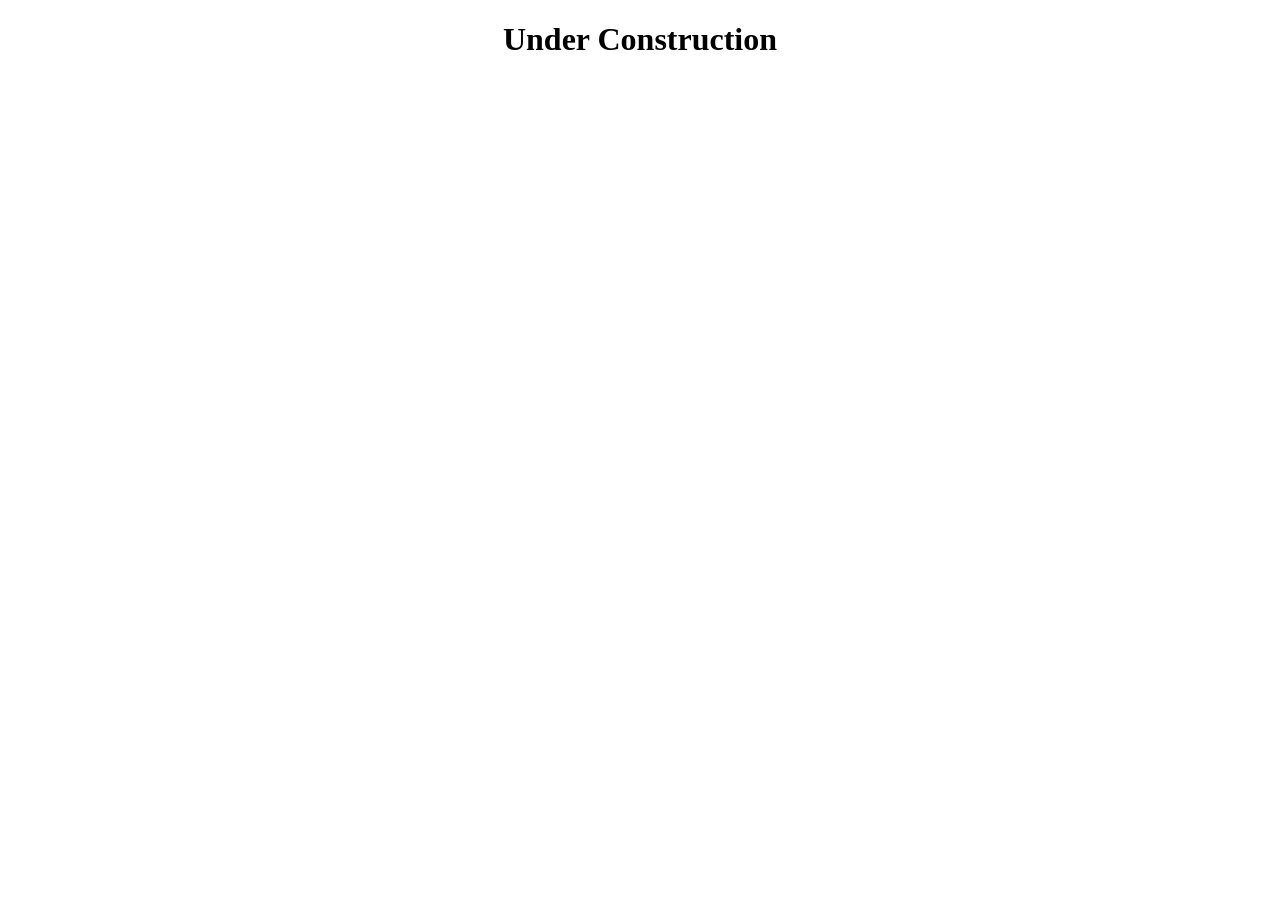
==== index.html @ 22bca63a "Add initial HTML structure for construction page" ====
<!DOCTYPE html>
<html lang="en">
<head>
    <meta charset="UTF-8">
    <meta name="viewport" content="width=device-width, initial-scale=1.0">
    <title>Under Construction</title>
</head>
<body>
    <h1 style="text-align: center;">Under Construction</h1>
</body>
</html>
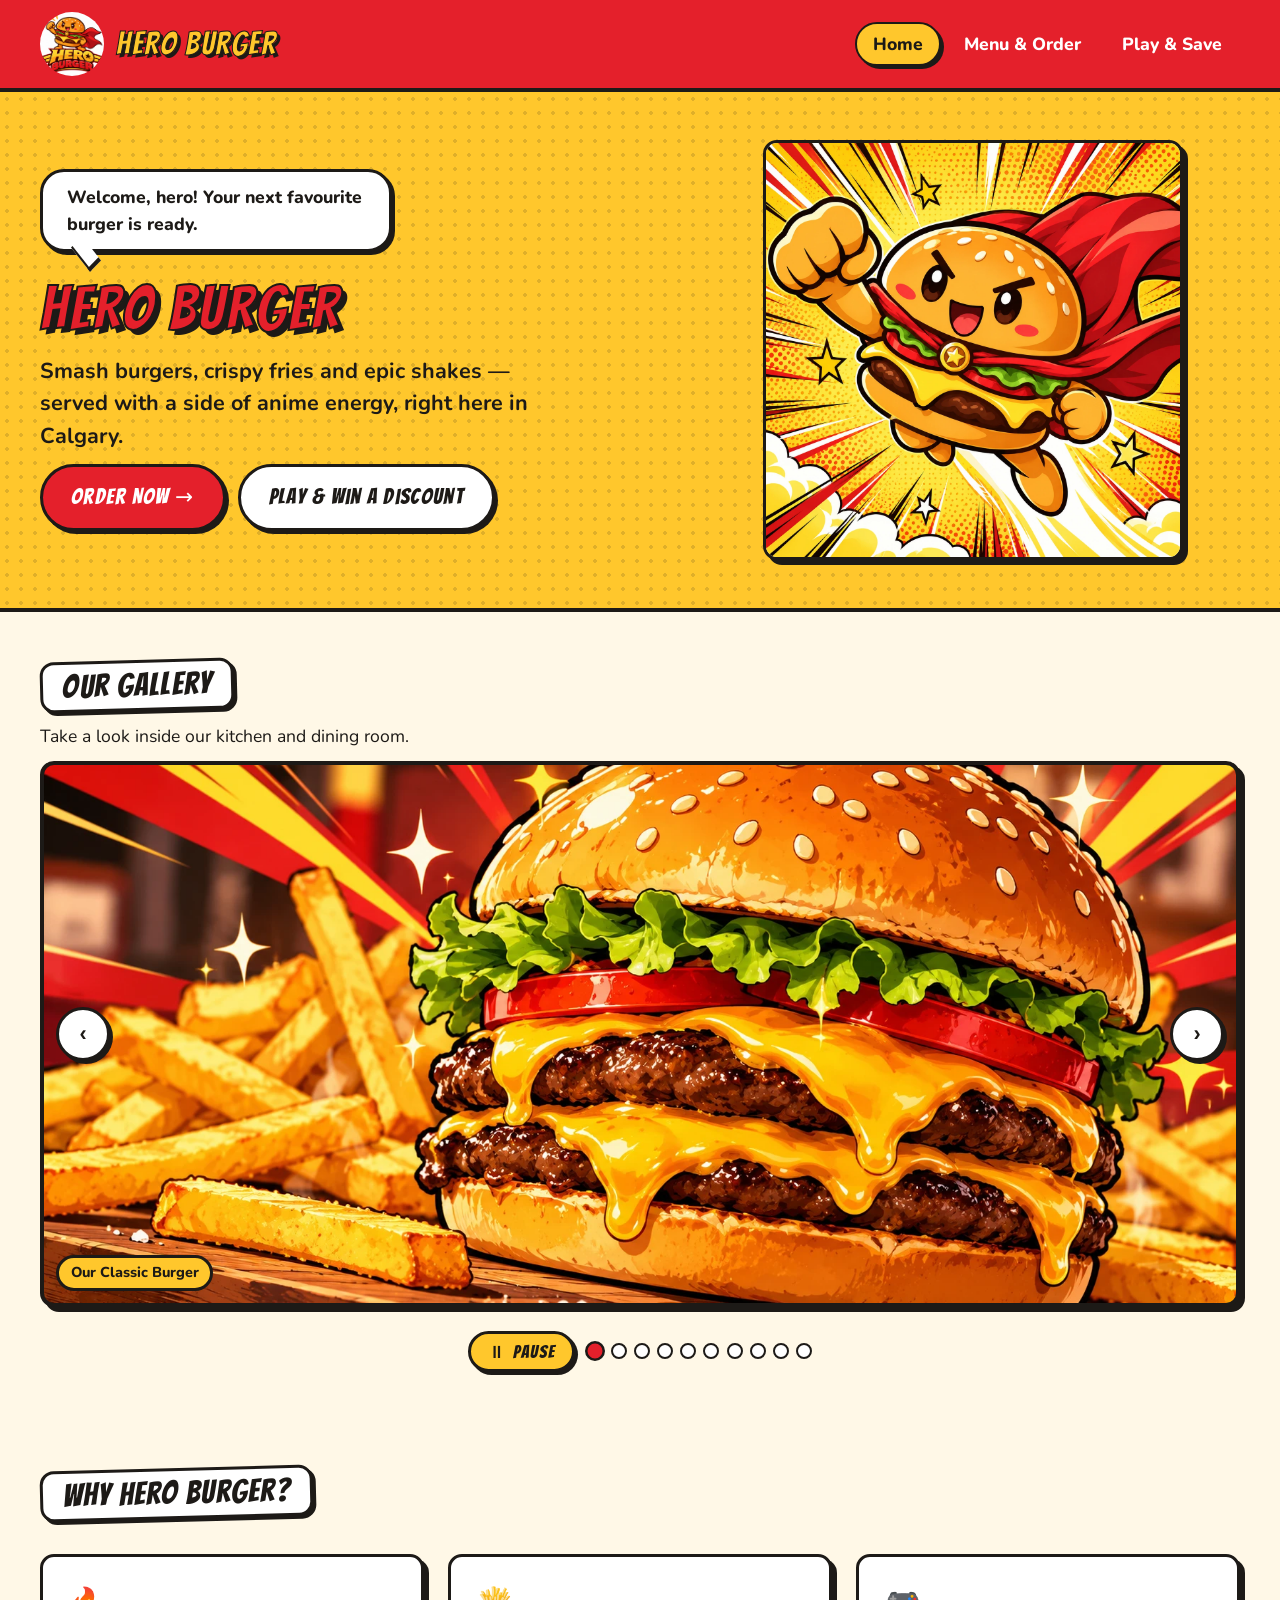
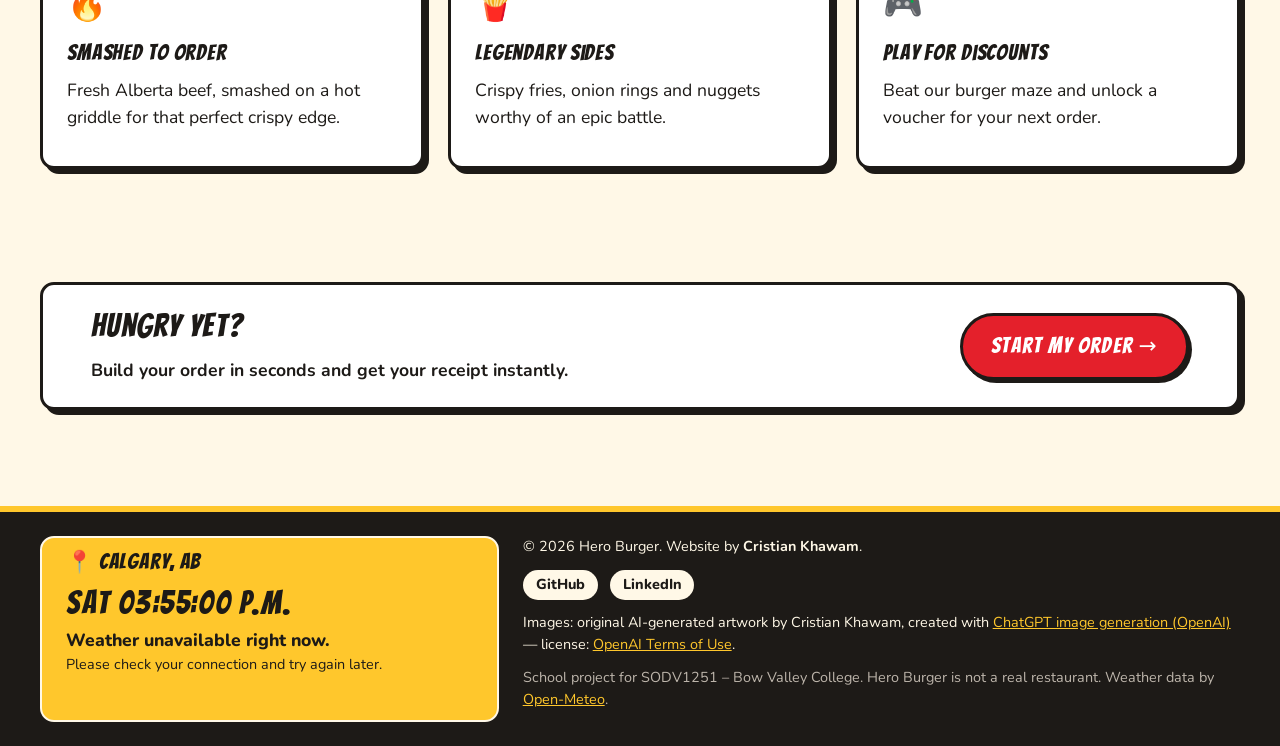
==== commit 240af6b8: "Add files via upload" ====
--- a/index.html
+++ b/index.html
@@ -1,11 +1,131 @@
 <!DOCTYPE html>
 <html lang="en">
 <head>
-    <meta charset="UTF-8">
-    <meta name="viewport" content="width=device-width, initial-scale=1.0">
-    <title>Under Construction</title>
+  <meta charset="UTF-8">
+  <meta name="viewport" content="width=device-width, initial-scale=1.0">
+  <meta name="description" content="Hero Burger — anime-style burgers in Calgary. Browse our gallery and order online.">
+  <title>Hero Burger | Anime-Style Burgers in Calgary</title>
+  <link rel="icon" href="images/favicon.svg" type="image/svg+xml">
+  <link rel="preconnect" href="https://fonts.googleapis.com">
+  <link rel="preconnect" href="https://fonts.gstatic.com" crossorigin>
+  <link href="https://fonts.googleapis.com/css2?family=Bangers&family=Nunito:wght@400;700;800;900&display=swap" rel="stylesheet">
+  <link rel="stylesheet" href="css/styles.css">
+  <script src="js/common.js" defer></script>
+  <script src="js/carousel.js" defer></script>
 </head>
 <body>
-    <h1 style="text-align: center;">Under Construction</h1>
+  <header class="site-header">
+    <div class="container header-inner">
+      <a class="brand" href="index.html">
+        <span class="logo-frame">
+          <img class="site-logo" src="images/logo.webp" alt="" data-fallback="🍔">
+        </span>
+        <span class="brand-name">Hero Burger</span>
+      </a>
+      <nav class="main-nav" aria-label="Main navigation">
+        <ul>
+          <li><a href="index.html" aria-current="page">Home</a></li>
+          <li><a href="order.html">Menu &amp; Order</a></li>
+          <li><a href="play.html">Play &amp; Save</a></li>
+        </ul>
+      </nav>
+    </div>
+  </header>
+
+  <main>
+    <section class="hero halftone" aria-labelledby="hero-title">
+      <div class="container hero-inner">
+        <div>
+          <p class="speech-bubble">Welcome, hero! Your next favourite burger is ready.</p>
+          <h1 id="hero-title">Hero Burger</h1>
+          <p class="hero-tagline">Smash burgers, crispy fries and epic shakes — served with a side of anime energy, right here in Calgary.</p>
+          <div class="hero-actions">
+            <a class="btn btn-primary" href="order.html">Order Now →</a>
+            <a class="btn btn-ghost" href="play.html">Play &amp; win a discount</a>
+          </div>
+        </div>
+        <div class="hero-art">
+          <div class="card hero-art-frame">
+            <img src="images/hero-mascot.webp" alt="Hero Burger mascot, an anime chef holding a giant burger" data-fallback="Mascot image coming soon">
+          </div>
+        </div>
+      </div>
+    </section>
+
+    <section class="section" aria-labelledby="gallery-title">
+      <div class="container">
+        <h2 id="gallery-title" class="section-title">Our Gallery</h2>
+        <p>Take a look inside our kitchen and dining room.</p>
+
+        <!-- Slides, dots and captions are generated by js/carousel.js -->
+        <div class="carousel" id="carousel" aria-roledescription="carousel" aria-label="Restaurant photo gallery">
+          <div class="carousel-track" id="carousel-track"></div>
+          <button class="carousel-arrow prev" id="carousel-prev" type="button" aria-label="Previous photo">‹</button>
+          <button class="carousel-arrow next" id="carousel-next" type="button" aria-label="Next photo">›</button>
+        </div>
+
+        <div class="carousel-controls">
+          <button class="btn btn-small" id="carousel-toggle" type="button" aria-pressed="false">⏸ Pause</button>
+          <div class="carousel-dots" id="carousel-dots" role="group" aria-label="Choose a photo"></div>
+        </div>
+        <p class="visually-hidden" id="carousel-status" aria-live="polite"></p>
+      </div>
+    </section>
+
+    <section class="section" aria-labelledby="why-title">
+      <div class="container">
+        <h2 id="why-title" class="section-title">Why Hero Burger?</h2>
+        <ul class="feature-list">
+          <li class="card feature">
+            <p class="feature-icon" aria-hidden="true">🔥</p>
+            <h3>Smashed to order</h3>
+            <p>Fresh Alberta beef, smashed on a hot griddle for that perfect crispy edge.</p>
+          </li>
+          <li class="card feature">
+            <p class="feature-icon" aria-hidden="true">🍟</p>
+            <h3>Legendary sides</h3>
+            <p>Crispy fries, onion rings and nuggets worthy of an epic battle.</p>
+          </li>
+          <li class="card feature">
+            <p class="feature-icon" aria-hidden="true">🎮</p>
+            <h3>Play for discounts</h3>
+            <p>Beat our burger maze and unlock a voucher for your next order.</p>
+          </li>
+        </ul>
+      </div>
+    </section>
+
+    <section class="section" aria-labelledby="cta-title">
+      <div class="container">
+        <div class="card cta-banner halftone">
+          <div>
+            <h2 id="cta-title">Hungry yet?</h2>
+            <p>Build your order in seconds and get your receipt instantly.</p>
+          </div>
+          <a class="btn btn-primary" href="order.html">Start my order →</a>
+        </div>
+      </div>
+    </section>
+  </main>
+
+  <footer class="site-footer">
+    <div class="container footer-grid">
+      <aside class="weather-widget" aria-label="Current time and weather in Calgary">
+        <h2>📍 Calgary, AB</h2>
+        <p class="weather-time" id="local-time">--:--</p>
+        <p class="weather-summary" id="weather-summary" aria-live="polite">Loading weather…</p>
+        <p class="weather-details" id="weather-details"></p>
+      </aside>
+      <div class="footer-info">
+        <p>&copy; <span id="current-year">2026</span> Hero Burger. Website by <strong>Cristian Khawam</strong>.</p>
+        <ul class="social-links">
+          <li><a href="https://github.com/CristianKhawam" target="_blank" rel="noopener">GitHub</a></li>
+          <li><a href="https://www.linkedin.com/in/cristian-francisco-khawam-armengol/" target="_blank" rel="noopener">LinkedIn</a></li>
+        </ul>
+        <p id="image-credits"></p>
+        <p class="footer-note">School project for SODV1251 – Bow Valley College. Hero Burger is not a real restaurant. Weather data by <a href="https://open-meteo.com/" target="_blank" rel="noopener">Open-Meteo</a>.</p>
+      </div>
+    </div>
+  </footer>
 </body>
 </html>
--- a/css/styles.css
+++ b/css/styles.css
@@ -0,0 +1,1215 @@
+/* =========================================================
+   Hero Burger — shared stylesheet for every page
+   Theme: fast-food red & yellow with an anime / manga look
+   (thick ink outlines, hard comic shadows, halftone dots).
+   ========================================================= */
+
+/* ---------- Design tokens ---------- */
+:root {
+  --color-red: #e4202b;
+  --color-red-dark: #b3121c;
+  --color-yellow: #ffc72c;
+  --color-yellow-soft: #fff1c4;
+  --color-ink: #1d1a17;
+  --color-cream: #fff8e7;
+  --color-white: #ffffff;
+  --color-muted: #6b625a;
+  --color-success: #1f8a4c;
+  --color-error: #c4141f;
+
+  --font-display: "Bangers", "Impact", system-ui, sans-serif;
+  --font-body: "Nunito", system-ui, -apple-system, "Segoe UI", sans-serif;
+
+  /* Fluid font sizes: clamp(minimum, preferred, maximum) */
+  --text-sm: clamp(0.8rem, 0.75rem + 0.2vw, 0.9rem);
+  --text-base: clamp(0.95rem, 0.9rem + 0.25vw, 1.1rem);
+  --text-lg: clamp(1.1rem, 1rem + 0.5vw, 1.35rem);
+  --text-xl: clamp(1.4rem, 1.1rem + 1.2vw, 2rem);
+  --text-2xl: clamp(2rem, 1.4rem + 3vw, 4rem);
+
+  --space-xs: 0.35rem;
+  --space-sm: 0.75rem;
+  --space-md: clamp(1rem, 0.8rem + 1vw, 1.5rem);
+  --space-lg: clamp(1.5rem, 1rem + 2.5vw, 3rem);
+
+  --border: 3px solid var(--color-ink);
+  --radius: 14px;
+  --shadow-comic: 5px 5px 0 var(--color-ink);
+  --shadow-comic-sm: 3px 3px 0 var(--color-ink);
+
+  --container-width: 1200px;
+}
+
+/* ---------- Base / reset ---------- */
+*,
+*::before,
+*::after {
+  box-sizing: border-box;
+}
+
+html {
+  scroll-behavior: smooth;
+}
+
+/* Elements with the hidden attribute stay hidden even if a class sets display */
+[hidden] {
+  display: none !important;
+}
+
+body {
+  margin: 0;
+  /* Sticky footer: the body is a column and <main> grows to fill the
+     free space, so the footer sits at the bottom on short pages and
+     simply follows the content on long pages (never overlapping). */
+  min-height: 100vh;
+  display: flex;
+  flex-direction: column;
+  font-family: var(--font-body);
+  font-size: var(--text-base);
+  line-height: 1.5;
+  color: var(--color-ink);
+  background-color: var(--color-cream);
+  overflow-x: hidden;
+}
+
+main {
+  flex: 1;
+}
+
+img {
+  max-width: 100%;
+  display: block;
+}
+
+h1,
+h2,
+h3 {
+  font-family: var(--font-display);
+  font-weight: 400;
+  letter-spacing: 0.04em;
+  line-height: 1.1;
+  margin: 0 0 var(--space-sm);
+}
+
+h1 {
+  font-size: var(--text-2xl);
+}
+
+h2 {
+  font-size: var(--text-xl);
+}
+
+h3 {
+  font-size: var(--text-lg);
+}
+
+p {
+  margin: 0 0 var(--space-sm);
+}
+
+a {
+  color: var(--color-red-dark);
+}
+
+:focus-visible {
+  outline: 3px dashed var(--color-red);
+  outline-offset: 3px;
+}
+
+.container {
+  width: min(var(--container-width), 100% - 2rem);
+  margin-inline: auto;
+}
+
+.visually-hidden {
+  position: absolute;
+  width: 1px;
+  height: 1px;
+  padding: 0;
+  margin: -1px;
+  overflow: hidden;
+  clip: rect(0, 0, 0, 0);
+  white-space: nowrap;
+  border: 0;
+}
+
+/* Halftone dot pattern used as a manga-style background */
+.halftone {
+  background-color: var(--color-yellow);
+  background-image: radial-gradient(rgba(29, 26, 23, 0.14) 18%, transparent 20%);
+  background-size: 14px 14px;
+}
+
+/* ---------- Buttons ---------- */
+.btn {
+  display: inline-flex;
+  align-items: center;
+  justify-content: center;
+  gap: 0.4em;
+  padding: 0.65em 1.3em;
+  font-family: var(--font-display);
+  font-size: var(--text-lg);
+  letter-spacing: 0.06em;
+  text-decoration: none;
+  color: var(--color-ink);
+  background: var(--color-yellow);
+  border: var(--border);
+  border-radius: 999px;
+  box-shadow: var(--shadow-comic-sm);
+  cursor: pointer;
+  transition: transform 0.12s ease, box-shadow 0.12s ease;
+}
+
+.btn:hover {
+  transform: translate(-2px, -2px);
+  box-shadow: 5px 5px 0 var(--color-ink);
+}
+
+.btn:active {
+  transform: translate(2px, 2px);
+  box-shadow: 1px 1px 0 var(--color-ink);
+}
+
+.btn-primary {
+  background: var(--color-red);
+  color: var(--color-white);
+}
+
+.btn-small {
+  font-size: var(--text-base);
+  padding: 0.45em 1em;
+}
+
+.btn-ghost {
+  background: var(--color-white);
+}
+
+/* ---------- Header & navigation ---------- */
+.site-header {
+  background: var(--color-red);
+  color: var(--color-white);
+  border-bottom: 4px solid var(--color-ink);
+}
+
+.header-inner {
+  display: flex;
+  flex-wrap: wrap;
+  align-items: center;
+  justify-content: space-between;
+  gap: var(--space-sm);
+  padding-block: var(--space-sm);
+}
+
+.brand {
+  display: flex;
+  align-items: center;
+  gap: var(--space-sm);
+  color: inherit;
+  text-decoration: none;
+}
+
+.logo-frame {
+  flex-shrink: 0;
+  width: clamp(44px, 4vw + 20px, 64px);
+  aspect-ratio: 1;
+  border-radius: 50%;
+  overflow: hidden;
+}
+
+.logo-frame.img-missing {
+  background-color: var(--color-yellow);
+  border: var(--border);
+}
+
+.logo-frame.img-missing::before {
+  font-size: var(--text-lg);
+  color: var(--color-ink);
+}
+
+.site-logo {
+  width: 100%;
+  height: 100%;
+  object-fit: contain;
+}
+
+.brand-name {
+  font-family: var(--font-display);
+  font-size: var(--text-xl);
+  letter-spacing: 0.05em;
+  color: var(--color-yellow);
+  -webkit-text-stroke: 1px var(--color-ink);
+  text-shadow: 3px 3px 0 var(--color-ink);
+  line-height: 1;
+}
+
+.main-nav ul {
+  display: flex;
+  flex-wrap: wrap;
+  gap: var(--space-xs);
+  list-style: none;
+  margin: 0;
+  padding: 0;
+}
+
+.main-nav a {
+  display: block;
+  padding: 0.4em 0.9em;
+  font-weight: 800;
+  color: var(--color-white);
+  text-decoration: none;
+  border: 2px solid transparent;
+  border-radius: 999px;
+}
+
+.main-nav a:hover {
+  border-color: var(--color-yellow);
+}
+
+.main-nav a[aria-current="page"] {
+  background: var(--color-yellow);
+  color: var(--color-ink);
+  border-color: var(--color-ink);
+  box-shadow: var(--shadow-comic-sm);
+}
+
+/* ---------- Generic sections ---------- */
+.section {
+  padding-block: var(--space-lg);
+}
+
+.section-title {
+  display: inline-block;
+  padding: 0.15em 0.6em;
+  background: var(--color-white);
+  border: var(--border);
+  border-radius: var(--radius);
+  box-shadow: var(--shadow-comic-sm);
+  transform: rotate(-1.5deg);
+}
+
+.card {
+  background: var(--color-white);
+  border: var(--border);
+  border-radius: var(--radius);
+  box-shadow: var(--shadow-comic);
+}
+
+/* Shown in place of an image that has not been added yet */
+.img-missing {
+  position: relative;
+  background-color: var(--color-yellow-soft);
+  background-image: radial-gradient(rgba(29, 26, 23, 0.12) 18%, transparent 20%);
+  background-size: 12px 12px;
+}
+
+.img-missing::before {
+  content: attr(data-missing-text);
+  position: absolute;
+  inset: 0;
+  display: grid;
+  place-items: center;
+  padding: var(--space-sm);
+  text-align: center;
+  font-weight: 800;
+  font-size: var(--text-sm);
+  color: var(--color-muted);
+}
+
+/* ---------- Landing page: hero ---------- */
+.hero {
+  border-bottom: 4px solid var(--color-ink);
+}
+
+.hero-inner {
+  display: grid;
+  gap: var(--space-md);
+  align-items: center;
+  padding-block: var(--space-lg);
+}
+
+.hero h1 {
+  color: var(--color-red);
+  -webkit-text-stroke: 2px var(--color-ink);
+  text-shadow: 5px 5px 0 var(--color-ink);
+}
+
+.hero-tagline {
+  font-size: var(--text-lg);
+  font-weight: 700;
+  max-width: 40ch;
+}
+
+.hero-art {
+  display: flex;
+  justify-content: center;
+}
+
+.hero-art-frame {
+  width: min(100%, 420px);
+  aspect-ratio: 1;
+  overflow: hidden;
+}
+
+.hero-art-frame img {
+  width: 100%;
+  height: 100%;
+  object-fit: cover;
+}
+
+/* Manga speech bubble */
+.speech-bubble {
+  position: relative;
+  display: inline-block;
+  max-width: 32ch;
+  padding: var(--space-sm) var(--space-md);
+  margin-bottom: var(--space-md);
+  font-weight: 800;
+  background: var(--color-white);
+  border: var(--border);
+  border-radius: 24px;
+  box-shadow: var(--shadow-comic-sm);
+}
+
+.speech-bubble::after {
+  content: "";
+  position: absolute;
+  left: 2rem;
+  bottom: -16px;
+  width: 22px;
+  height: 22px;
+  background: var(--color-white);
+  border-right: var(--border);
+  border-bottom: var(--border);
+  transform: skewY(35deg) rotate(30deg);
+}
+
+.hero-actions {
+  display: flex;
+  flex-wrap: wrap;
+  gap: var(--space-sm);
+}
+
+/* ---------- Landing page: carousel ---------- */
+.carousel {
+  position: relative;
+  overflow: hidden;
+  border: 4px solid var(--color-ink);
+  border-radius: var(--radius);
+  box-shadow: var(--shadow-comic);
+  background: var(--color-ink);
+}
+
+/* All slides sit side by side; the track is shifted with translateX */
+.carousel-track {
+  display: flex;
+  transition: transform 0.6s ease;
+}
+
+.carousel-slide {
+  position: relative;
+  flex: 0 0 100%;
+  margin: 0;
+}
+
+/* Every picture gets the same height; object-fit crops any width difference */
+.carousel-slide img,
+.carousel-slide.img-missing {
+  width: 100%;
+  height: clamp(220px, 42vw, 600px);
+  object-fit: cover;
+}
+
+.carousel-slide figcaption {
+  position: absolute;
+  left: var(--space-sm);
+  bottom: var(--space-sm);
+  max-width: calc(100% - 2 * var(--space-sm));
+  padding: 0.3em 0.8em;
+  font-weight: 800;
+  font-size: var(--text-sm);
+  background: var(--color-yellow);
+  border: var(--border);
+  border-radius: 999px;
+}
+
+.carousel-arrow {
+  position: absolute;
+  top: 50%;
+  transform: translateY(-50%);
+  width: clamp(38px, 3vw + 24px, 54px);
+  aspect-ratio: 1;
+  display: grid;
+  place-items: center;
+  font-size: var(--text-lg);
+  font-weight: 900;
+  color: var(--color-ink);
+  background: var(--color-white);
+  border: var(--border);
+  border-radius: 50%;
+  box-shadow: var(--shadow-comic-sm);
+  cursor: pointer;
+}
+
+.carousel-arrow:hover {
+  background: var(--color-yellow);
+}
+
+.carousel-arrow.prev {
+  left: var(--space-sm);
+}
+
+.carousel-arrow.next {
+  right: var(--space-sm);
+}
+
+.carousel-controls {
+  display: flex;
+  flex-wrap: wrap;
+  align-items: center;
+  justify-content: center;
+  gap: var(--space-sm);
+  margin-top: var(--space-md);
+}
+
+.carousel-dots {
+  display: flex;
+  flex-wrap: wrap;
+  justify-content: center;
+  gap: 0.45rem;
+}
+
+.carousel-dot {
+  width: 16px;
+  height: 16px;
+  padding: 0;
+  background: var(--color-white);
+  border: 2px solid var(--color-ink);
+  border-radius: 50%;
+  cursor: pointer;
+}
+
+.carousel-dot[aria-current="true"] {
+  background: var(--color-red);
+  transform: scale(1.25);
+}
+
+/* ---------- Landing page: features ---------- */
+.feature-list {
+  display: grid;
+  grid-template-columns: repeat(auto-fit, minmax(min(100%, 240px), 1fr));
+  gap: var(--space-md);
+  margin-top: var(--space-md);
+  padding: 0;
+  list-style: none;
+}
+
+.feature {
+  padding: var(--space-md);
+}
+
+.feature-icon {
+  font-size: var(--text-xl);
+}
+
+.cta-banner {
+  display: flex;
+  flex-wrap: wrap;
+  align-items: center;
+  justify-content: space-between;
+  gap: var(--space-md);
+  padding: var(--space-md) var(--space-lg);
+}
+
+.cta-banner p {
+  margin: 0;
+  font-weight: 700;
+}
+
+/* ---------- Ordering page ---------- */
+.page-intro {
+  padding-block: var(--space-md);
+  border-bottom: 4px solid var(--color-ink);
+}
+
+.page-intro h1 {
+  color: var(--color-red);
+  -webkit-text-stroke: 1.5px var(--color-ink);
+  text-shadow: 4px 4px 0 var(--color-ink);
+}
+
+.order-layout {
+  display: grid;
+  gap: var(--space-lg);
+  align-items: start;
+}
+
+.menu-category + .menu-category {
+  margin-top: var(--space-lg);
+}
+
+.menu-grid {
+  display: grid;
+  grid-template-columns: repeat(auto-fill, minmax(min(100%, 230px), 1fr));
+  gap: var(--space-md);
+  margin-top: var(--space-sm);
+}
+
+.menu-card {
+  display: flex;
+  flex-direction: column;
+  overflow: hidden;
+}
+
+.menu-card-image {
+  aspect-ratio: 1;
+  border-bottom: var(--border);
+}
+
+.menu-card-image img {
+  width: 100%;
+  height: 100%;
+  object-fit: cover;
+}
+
+.menu-card-body {
+  display: flex;
+  flex-direction: column;
+  flex: 1;
+  gap: var(--space-xs);
+  padding: var(--space-sm);
+}
+
+.menu-card-name {
+  margin: 0;
+}
+
+.menu-card-description {
+  flex: 1;
+  margin: 0;
+  font-size: var(--text-sm);
+  color: var(--color-muted);
+}
+
+.menu-card-price {
+  margin: 0;
+  font-family: var(--font-display);
+  font-size: var(--text-lg);
+  color: var(--color-red);
+  letter-spacing: 0.05em;
+}
+
+.quantity-control {
+  display: flex;
+  align-items: center;
+  gap: var(--space-xs);
+}
+
+.quantity-control label {
+  margin-right: auto;
+  font-weight: 800;
+  font-size: var(--text-sm);
+}
+
+.quantity-btn {
+  width: 36px;
+  height: 36px;
+  flex-shrink: 0;
+  font-size: 1.2rem;
+  font-weight: 900;
+  line-height: 1;
+  color: var(--color-ink);
+  background: var(--color-yellow);
+  border: 2px solid var(--color-ink);
+  border-radius: 50%;
+  cursor: pointer;
+}
+
+.quantity-btn:hover {
+  background: var(--color-red);
+  color: var(--color-white);
+}
+
+.quantity-input {
+  width: 3.6rem;
+  padding: 0.35em 0.2em;
+  font: inherit;
+  font-weight: 800;
+  text-align: center;
+  border: 2px solid var(--color-ink);
+  border-radius: 8px;
+}
+
+.quantity-input.is-invalid,
+.text-input.is-invalid {
+  border-color: var(--color-error);
+  background: #ffe8e8;
+}
+
+.field-error {
+  min-height: 1.2em;
+  margin: 0;
+  font-size: var(--text-sm);
+  font-weight: 700;
+  color: var(--color-error);
+}
+
+.menu-card.is-selected {
+  background: var(--color-yellow-soft);
+}
+
+/* Sticks to the bottom of the screen while the menu is scrolled (phones/tablets) */
+.mobile-total-bar {
+  position: sticky;
+  bottom: var(--space-sm);
+  z-index: 5;
+  display: flex;
+  justify-content: space-between;
+  gap: var(--space-sm);
+  margin-top: var(--space-md);
+  padding: 0.7em 1.2em;
+  font-weight: 800;
+  color: var(--color-white);
+  text-decoration: none;
+  background: var(--color-red);
+  border: var(--border);
+  border-radius: 999px;
+  box-shadow: var(--shadow-comic-sm);
+}
+
+/* Order summary panel */
+.order-summary {
+  padding: var(--space-md);
+}
+
+.order-summary h2 {
+  margin-bottom: var(--space-md);
+}
+
+.summary-rows {
+  margin: 0 0 var(--space-md);
+}
+
+.summary-row {
+  display: flex;
+  justify-content: space-between;
+  gap: var(--space-sm);
+  padding-block: 0.3rem;
+  border-bottom: 1px dashed rgba(29, 26, 23, 0.25);
+}
+
+.summary-row dt,
+.summary-row dd {
+  margin: 0;
+}
+
+.summary-row.is-total {
+  font-size: var(--text-lg);
+  font-weight: 900;
+  border-bottom: none;
+  border-top: var(--border);
+  margin-top: var(--space-xs);
+  padding-top: var(--space-sm);
+}
+
+.discount-value {
+  color: var(--color-success);
+  font-weight: 800;
+}
+
+.voucher-field {
+  margin-bottom: var(--space-md);
+}
+
+.voucher-field label {
+  display: block;
+  font-weight: 800;
+  margin-bottom: var(--space-xs);
+}
+
+.voucher-row {
+  display: flex;
+  gap: var(--space-xs);
+}
+
+.text-input {
+  flex: 1;
+  min-width: 0;
+  padding: 0.5em 0.7em;
+  font: inherit;
+  text-transform: uppercase;
+  border: 2px solid var(--color-ink);
+  border-radius: 8px;
+}
+
+.voucher-message {
+  min-height: 1.2em;
+  margin: var(--space-xs) 0 0;
+  font-size: var(--text-sm);
+  font-weight: 700;
+}
+
+.voucher-message.is-success {
+  color: var(--color-success);
+}
+
+.voucher-message.is-error {
+  color: var(--color-error);
+}
+
+.form-message {
+  min-height: 1.4em;
+  margin: var(--space-sm) 0;
+  font-weight: 800;
+  color: var(--color-error);
+}
+
+.summary-actions {
+  display: flex;
+  flex-direction: column;
+  gap: var(--space-sm);
+}
+
+.summary-actions .btn {
+  width: 100%;
+}
+
+/* Receipt */
+.receipt {
+  max-width: 560px;
+  margin: var(--space-lg) auto 0;
+  padding: var(--space-lg) var(--space-md);
+  font-family: "Courier New", Courier, monospace;
+}
+
+.receipt[hidden] {
+  display: none;
+}
+
+.receipt-header {
+  text-align: center;
+  border-bottom: 2px dashed var(--color-ink);
+  padding-bottom: var(--space-sm);
+  margin-bottom: var(--space-md);
+}
+
+.receipt-header h2 {
+  font-family: var(--font-display);
+  color: var(--color-red);
+}
+
+.receipt-meta {
+  font-size: var(--text-sm);
+  color: var(--color-muted);
+  margin: 0;
+}
+
+.receipt-items {
+  list-style: none;
+  margin: 0 0 var(--space-md);
+  padding: 0;
+}
+
+.receipt-item {
+  padding-block: 0.4rem;
+}
+
+.receipt-item-main {
+  display: flex;
+  justify-content: space-between;
+  gap: var(--space-sm);
+  font-weight: 700;
+}
+
+/* "Quantity @ individual price" — smaller and in a less evident colour */
+.receipt-item-detail {
+  font-size: var(--text-sm);
+  color: var(--color-muted);
+}
+
+.receipt-totals {
+  margin: 0;
+  border-top: 2px dashed var(--color-ink);
+  padding-top: var(--space-sm);
+}
+
+.receipt-totals .summary-row {
+  border-bottom: none;
+}
+
+.receipt-thanks {
+  margin: var(--space-md) 0 0;
+  text-align: center;
+  font-weight: 700;
+}
+
+.receipt-actions {
+  display: flex;
+  flex-wrap: wrap;
+  justify-content: center;
+  gap: var(--space-sm);
+  margin-top: var(--space-md);
+}
+
+/* ---------- Maze game page ---------- */
+.maze-layout {
+  display: grid;
+  gap: var(--space-lg);
+  align-items: start;
+}
+
+.maze-settings {
+  padding: var(--space-md);
+}
+
+.form-field {
+  margin-bottom: var(--space-md);
+}
+
+.form-field label {
+  display: block;
+  font-weight: 800;
+  margin-bottom: var(--space-xs);
+}
+
+.form-field .text-input {
+  width: 100%;
+  text-transform: none;
+}
+
+.field-hint {
+  margin: var(--space-xs) 0 0;
+  font-size: var(--text-sm);
+  color: var(--color-muted);
+}
+
+.maze-settings h3 {
+  margin-top: var(--space-lg);
+}
+
+.maze.is-lost {
+  border-color: var(--color-error);
+  opacity: 0.6;
+}
+
+.game-message {
+  min-height: 1.5em;
+  margin: 0;
+  font-weight: 800;
+  text-align: center;
+  color: var(--color-error);
+}
+
+.maze-stats {
+  display: flex;
+  flex-wrap: wrap;
+  gap: var(--space-sm);
+  margin: var(--space-md) 0 0;
+  font-weight: 800;
+}
+
+.maze-stats > span {
+  padding: 0.2em 0.7em;
+  background: var(--color-yellow-soft);
+  border: 2px solid var(--color-ink);
+  border-radius: 999px;
+}
+
+.maze-area {
+  display: flex;
+  flex-direction: column;
+  align-items: center;
+  gap: var(--space-md);
+}
+
+.maze-placeholder {
+  width: min(100%, 560px);
+  aspect-ratio: 1;
+  display: grid;
+  place-items: center;
+  padding: var(--space-md);
+  text-align: center;
+  font-weight: 800;
+  border: 4px dashed var(--color-ink);
+  border-radius: var(--radius);
+}
+
+/* The maze is a square CSS grid; --maze-size is set from JavaScript */
+.maze {
+  --maze-size: 8;
+  display: grid;
+  grid-template-columns: repeat(var(--maze-size), 1fr);
+  width: min(100%, 560px);
+  aspect-ratio: 1;
+  background: var(--color-white);
+  border: 4px solid var(--color-ink);
+  box-shadow: var(--shadow-comic);
+}
+
+.maze-cell {
+  position: relative;
+  border: 0 solid var(--color-ink);
+  cursor: pointer;
+}
+
+/* Wall classes are added per cell by maze.js */
+.maze-cell.wall-top {
+  border-top-width: 3px;
+}
+
+.maze-cell.wall-right {
+  border-right-width: 3px;
+}
+
+.maze-cell.wall-bottom {
+  border-bottom-width: 3px;
+}
+
+.maze-cell.wall-left {
+  border-left-width: 3px;
+}
+
+.maze-cell.is-visited {
+  background: var(--color-yellow-soft);
+}
+
+.maze-cell.is-exit {
+  background-color: var(--color-red);
+  background-image: radial-gradient(rgba(255, 255, 255, 0.35) 20%, transparent 22%);
+  background-size: 8px 8px;
+}
+
+/* The player: a yellow "bun" with an ink outline */
+.maze-cell.has-player::after {
+  content: "";
+  position: absolute;
+  inset: 16%;
+  background: var(--color-yellow);
+  border: 3px solid var(--color-ink);
+  border-radius: 50% 50% 35% 35%;
+  box-shadow: inset 0 -4px 0 var(--color-red);
+}
+
+.maze.is-won {
+  border-color: var(--color-success);
+}
+
+.maze-pad {
+  display: grid;
+  grid-template-columns: repeat(3, 52px);
+  grid-template-areas:
+    ". up ."
+    "left down right";
+  gap: var(--space-xs);
+}
+
+.maze-pad button {
+  height: 52px;
+  font-size: 1.3rem;
+  font-weight: 900;
+  background: var(--color-white);
+  border: var(--border);
+  border-radius: 12px;
+  box-shadow: var(--shadow-comic-sm);
+  cursor: pointer;
+}
+
+.maze-pad button:hover {
+  background: var(--color-yellow);
+}
+
+.maze-pad [data-direction="up"] { grid-area: up; }
+.maze-pad [data-direction="left"] { grid-area: left; }
+.maze-pad [data-direction="down"] { grid-area: down; }
+.maze-pad [data-direction="right"] { grid-area: right; }
+
+.win-panel {
+  width: min(100%, 560px);
+  padding: var(--space-md);
+  text-align: center;
+}
+
+.win-panel[hidden] {
+  display: none;
+}
+
+.voucher-code {
+  display: inline-block;
+  margin: var(--space-xs) 0 var(--space-sm);
+  padding: 0.2em 0.8em;
+  font-family: var(--font-display);
+  font-size: var(--text-xl);
+  letter-spacing: 0.12em;
+  background: var(--color-yellow);
+  border: var(--border);
+  border-radius: 10px;
+}
+
+/* ---------- Footer ---------- */
+.site-footer {
+  margin-top: var(--space-lg);
+  color: var(--color-cream);
+  background: var(--color-ink);
+  border-top: 6px solid var(--color-yellow);
+}
+
+.footer-grid {
+  display: flex;
+  flex-wrap: wrap;
+  justify-content: space-between;
+  gap: var(--space-md);
+  padding-block: var(--space-md);
+}
+
+.weather-widget {
+  flex: 1 1 260px;
+  padding: var(--space-sm) var(--space-md);
+  color: var(--color-ink);
+  background: var(--color-yellow);
+  border: 2px solid var(--color-cream);
+  border-radius: var(--radius);
+}
+
+.weather-widget h2 {
+  font-size: var(--text-lg);
+  margin-bottom: var(--space-xs);
+}
+
+.weather-time {
+  font-family: var(--font-display);
+  font-size: var(--text-xl);
+  letter-spacing: 0.05em;
+  margin: 0;
+}
+
+.weather-summary {
+  font-weight: 800;
+  margin: 0;
+}
+
+.weather-details {
+  font-size: var(--text-sm);
+  margin: 0;
+}
+
+.footer-info {
+  flex: 2 1 320px;
+  font-size: var(--text-sm);
+}
+
+.footer-info a {
+  color: var(--color-yellow);
+}
+
+.social-links {
+  display: flex;
+  flex-wrap: wrap;
+  gap: var(--space-sm);
+  margin: 0 0 var(--space-sm);
+  padding: 0;
+  list-style: none;
+}
+
+.social-links a {
+  display: inline-block;
+  padding: 0.3em 0.9em;
+  font-weight: 800;
+  text-decoration: none;
+  color: var(--color-ink);
+  background: var(--color-cream);
+  border-radius: 999px;
+}
+
+.social-links a:hover {
+  background: var(--color-yellow);
+}
+
+.footer-note {
+  color: #bdb5ab;
+}
+
+/* ---------- Media queries ---------- */
+
+/* Tablets and up */
+@media (min-width: 768px) {
+  .hero-inner {
+    grid-template-columns: 1.2fr 1fr;
+  }
+}
+
+/* Desktops: menu and summary side by side, summary stays visible */
+@media (min-width: 992px) {
+  .order-layout {
+    grid-template-columns: minmax(0, 2.2fr) minmax(300px, 1fr);
+  }
+
+  .order-summary {
+    position: sticky;
+    top: var(--space-md);
+  }
+
+  /* The summary is always visible beside the menu, so the bar isn't needed */
+  .mobile-total-bar {
+    display: none;
+  }
+
+  .maze-layout {
+    grid-template-columns: minmax(280px, 1fr) minmax(0, 2fr);
+  }
+}
+
+/* Small phones (~480px) */
+@media (max-width: 480px) {
+  .header-inner {
+    justify-content: center;
+    text-align: center;
+  }
+
+  .main-nav ul {
+    justify-content: center;
+  }
+
+  .carousel-slide figcaption {
+    font-size: 0.75rem;
+  }
+
+  /* Wider, shorter food photos so each card takes less scrolling */
+  .menu-card-image {
+    aspect-ratio: 16 / 10;
+  }
+
+  .cta-banner {
+    padding: var(--space-md);
+  }
+}
+
+@media (prefers-reduced-motion: reduce) {
+  html {
+    scroll-behavior: auto;
+  }
+
+  .carousel-track,
+  .btn {
+    transition: none;
+  }
+}
+
+/* ---------- Print: only the receipt is printed / saved as PDF ---------- */
+@media print {
+  body {
+    background: var(--color-white);
+  }
+
+  .site-header,
+  .site-footer,
+  .page-intro,
+  .order-layout,
+  .no-print {
+    display: none !important;
+  }
+
+  .receipt {
+    margin: 0 auto;
+    border: 2px solid var(--color-ink);
+    box-shadow: none;
+  }
+}
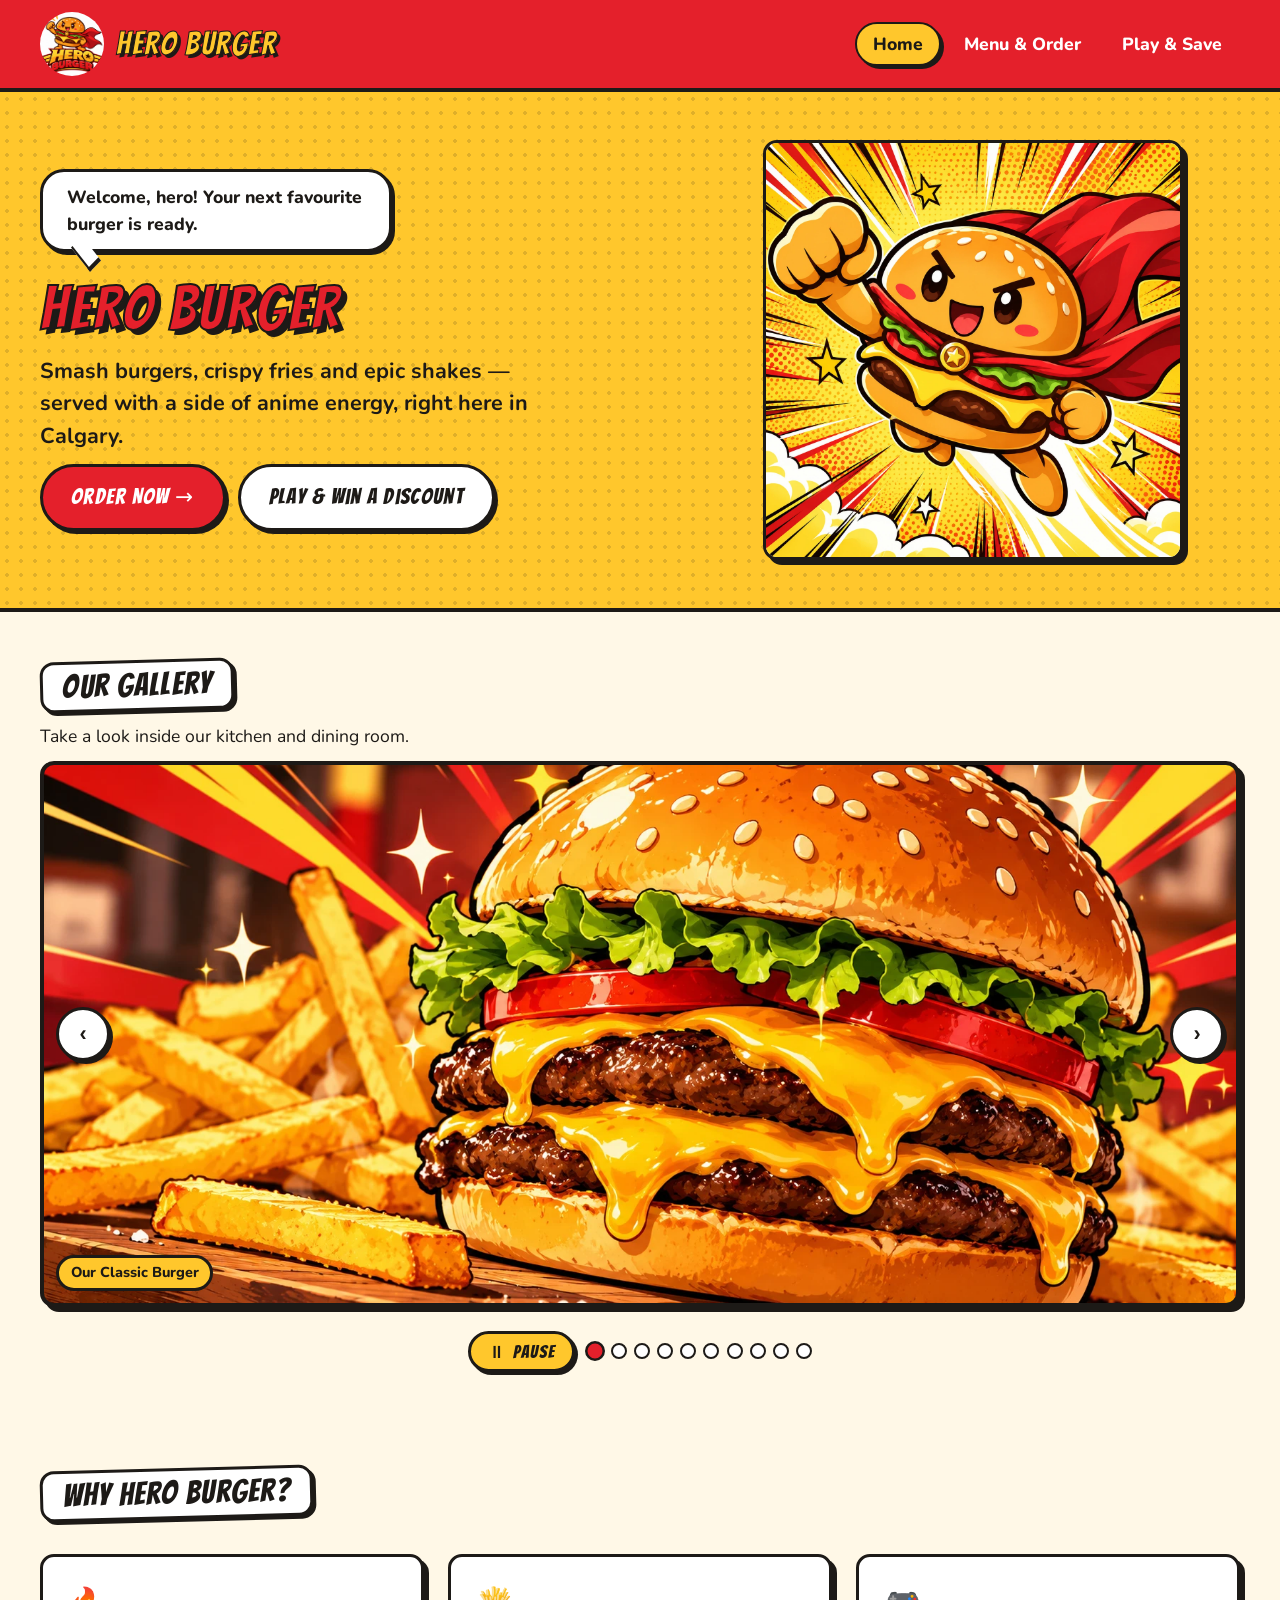
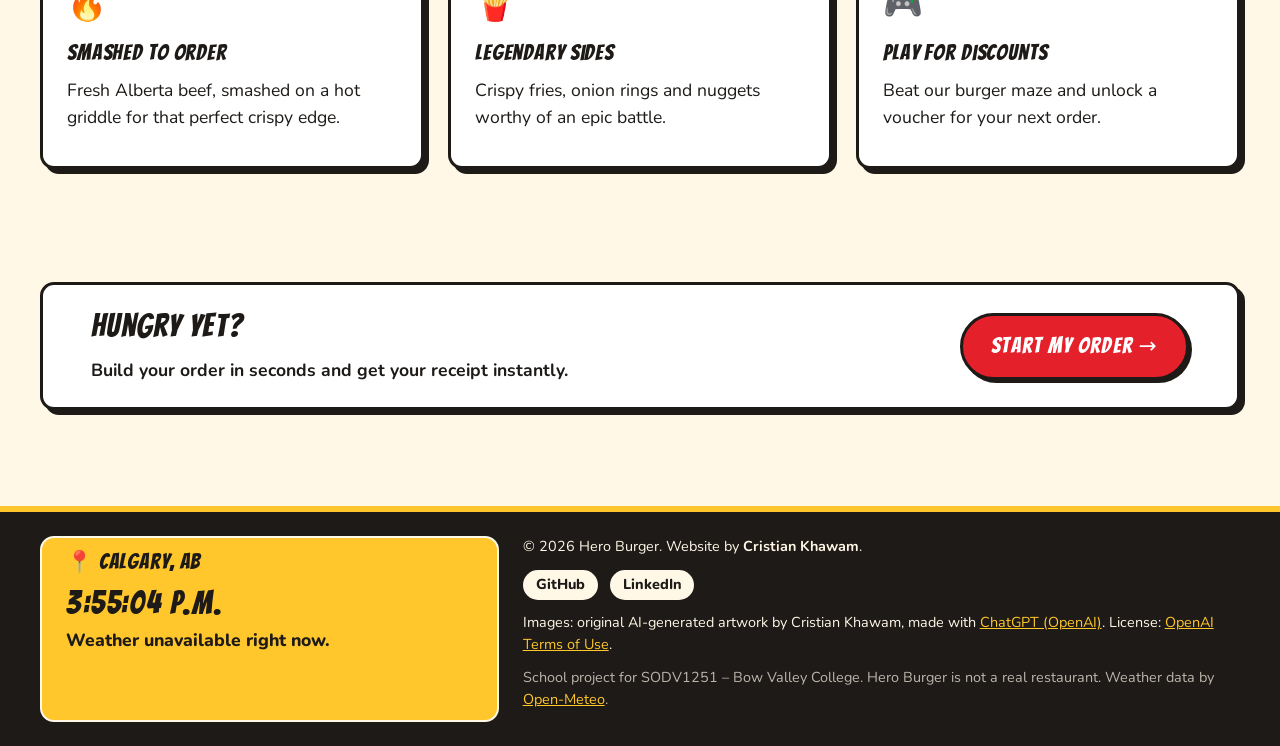
==== commit b4117188: "Add files via upload" ====
--- a/index.html
+++ b/index.html
@@ -18,7 +18,7 @@
     <div class="container header-inner">
       <a class="brand" href="index.html">
         <span class="logo-frame">
-          <img class="site-logo" src="images/logo.webp" alt="" data-fallback="🍔">
+          <img class="site-logo" src="images/logo.webp" alt="">
         </span>
         <span class="brand-name">Hero Burger</span>
       </a>
@@ -46,7 +46,7 @@
         </div>
         <div class="hero-art">
           <div class="card hero-art-frame">
-            <img src="images/hero-mascot.webp" alt="Hero Burger mascot, an anime chef holding a giant burger" data-fallback="Mascot image coming soon">
+            <img src="images/hero-mascot.webp" alt="Hero Burger mascot, a burger with a red superhero cape">
           </div>
         </div>
       </div>
@@ -122,7 +122,7 @@
           <li><a href="https://github.com/CristianKhawam" target="_blank" rel="noopener">GitHub</a></li>
           <li><a href="https://www.linkedin.com/in/cristian-francisco-khawam-armengol/" target="_blank" rel="noopener">LinkedIn</a></li>
         </ul>
-        <p id="image-credits"></p>
+        <p>Images: original AI-generated artwork by Cristian Khawam, made with <a href="https://chatgpt.com/" target="_blank" rel="noopener">ChatGPT (OpenAI)</a>. License: <a href="https://openai.com/policies/terms-of-use/" target="_blank" rel="noopener">OpenAI Terms of Use</a>.</p>
         <p class="footer-note">School project for SODV1251 – Bow Valley College. Hero Burger is not a real restaurant. Weather data by <a href="https://open-meteo.com/" target="_blank" rel="noopener">Open-Meteo</a>.</p>
       </div>
     </div>
--- a/css/styles.css
+++ b/css/styles.css
@@ -1,10 +1,7 @@
-/* =========================================================
-   Hero Burger — shared stylesheet for every page
-   Theme: fast-food red & yellow with an anime / manga look
-   (thick ink outlines, hard comic shadows, halftone dots).
-   ========================================================= */
-
-/* ---------- Design tokens ---------- */
+/* Hero Burger styles, shared by all pages.
+   Red and yellow fast-food colours with a comic look (thick outlines, hard shadows). */
+
+/* ---------- Colours, fonts and sizes ---------- */
 :root {
   --color-red: #e4202b;
   --color-red-dark: #b3121c;
@@ -216,16 +213,6 @@
   overflow: hidden;
 }
 
-.logo-frame.img-missing {
-  background-color: var(--color-yellow);
-  border: var(--border);
-}
-
-.logo-frame.img-missing::before {
-  font-size: var(--text-lg);
-  color: var(--color-ink);
-}
-
 .site-logo {
   width: 100%;
   height: 100%;
@@ -292,27 +279,6 @@
   border: var(--border);
   border-radius: var(--radius);
   box-shadow: var(--shadow-comic);
-}
-
-/* Shown in place of an image that has not been added yet */
-.img-missing {
-  position: relative;
-  background-color: var(--color-yellow-soft);
-  background-image: radial-gradient(rgba(29, 26, 23, 0.12) 18%, transparent 20%);
-  background-size: 12px 12px;
-}
-
-.img-missing::before {
-  content: attr(data-missing-text);
-  position: absolute;
-  inset: 0;
-  display: grid;
-  place-items: center;
-  padding: var(--space-sm);
-  text-align: center;
-  font-weight: 800;
-  font-size: var(--text-sm);
-  color: var(--color-muted);
 }
 
 /* ---------- Landing page: hero ---------- */
@@ -412,8 +378,7 @@
 }
 
 /* Every picture gets the same height; object-fit crops any width difference */
-.carousel-slide img,
-.carousel-slide.img-missing {
+.carousel-slide img {
   width: 100%;
   height: clamp(220px, 42vw, 600px);
   object-fit: cover;
